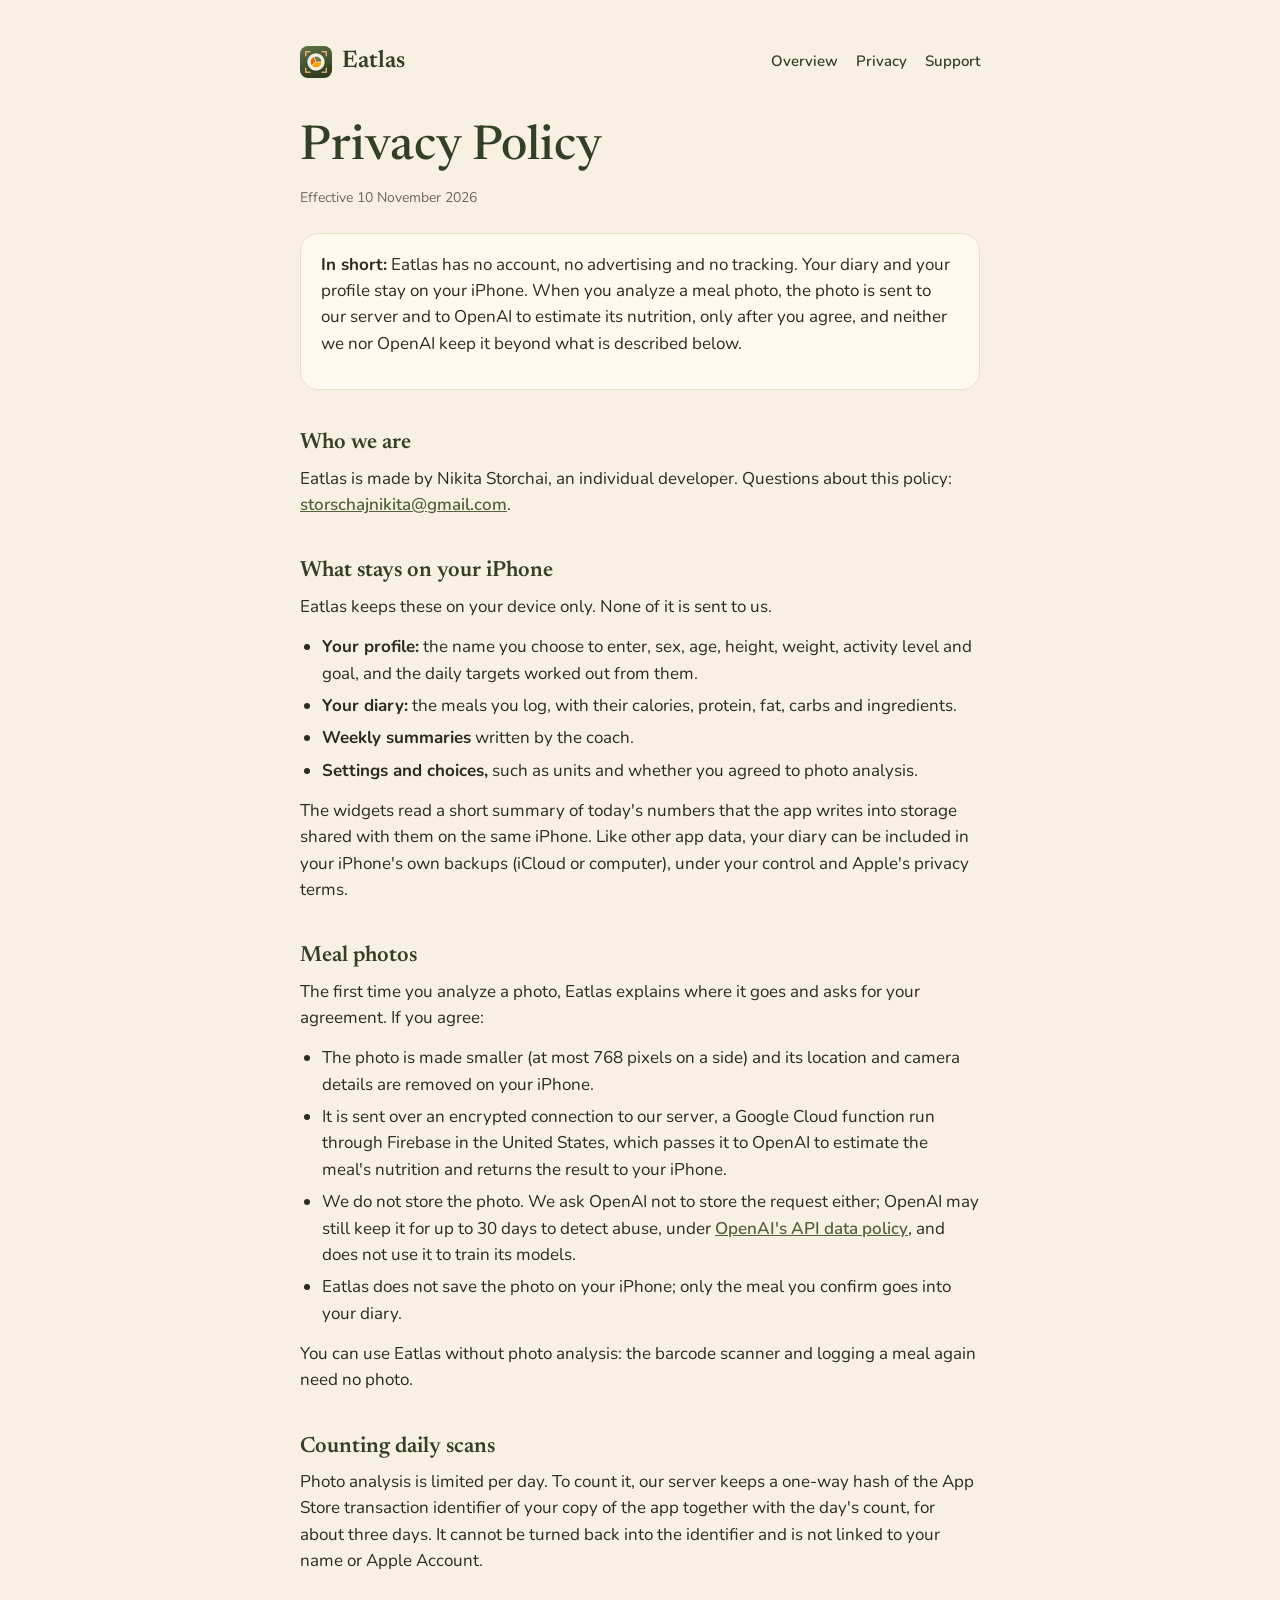
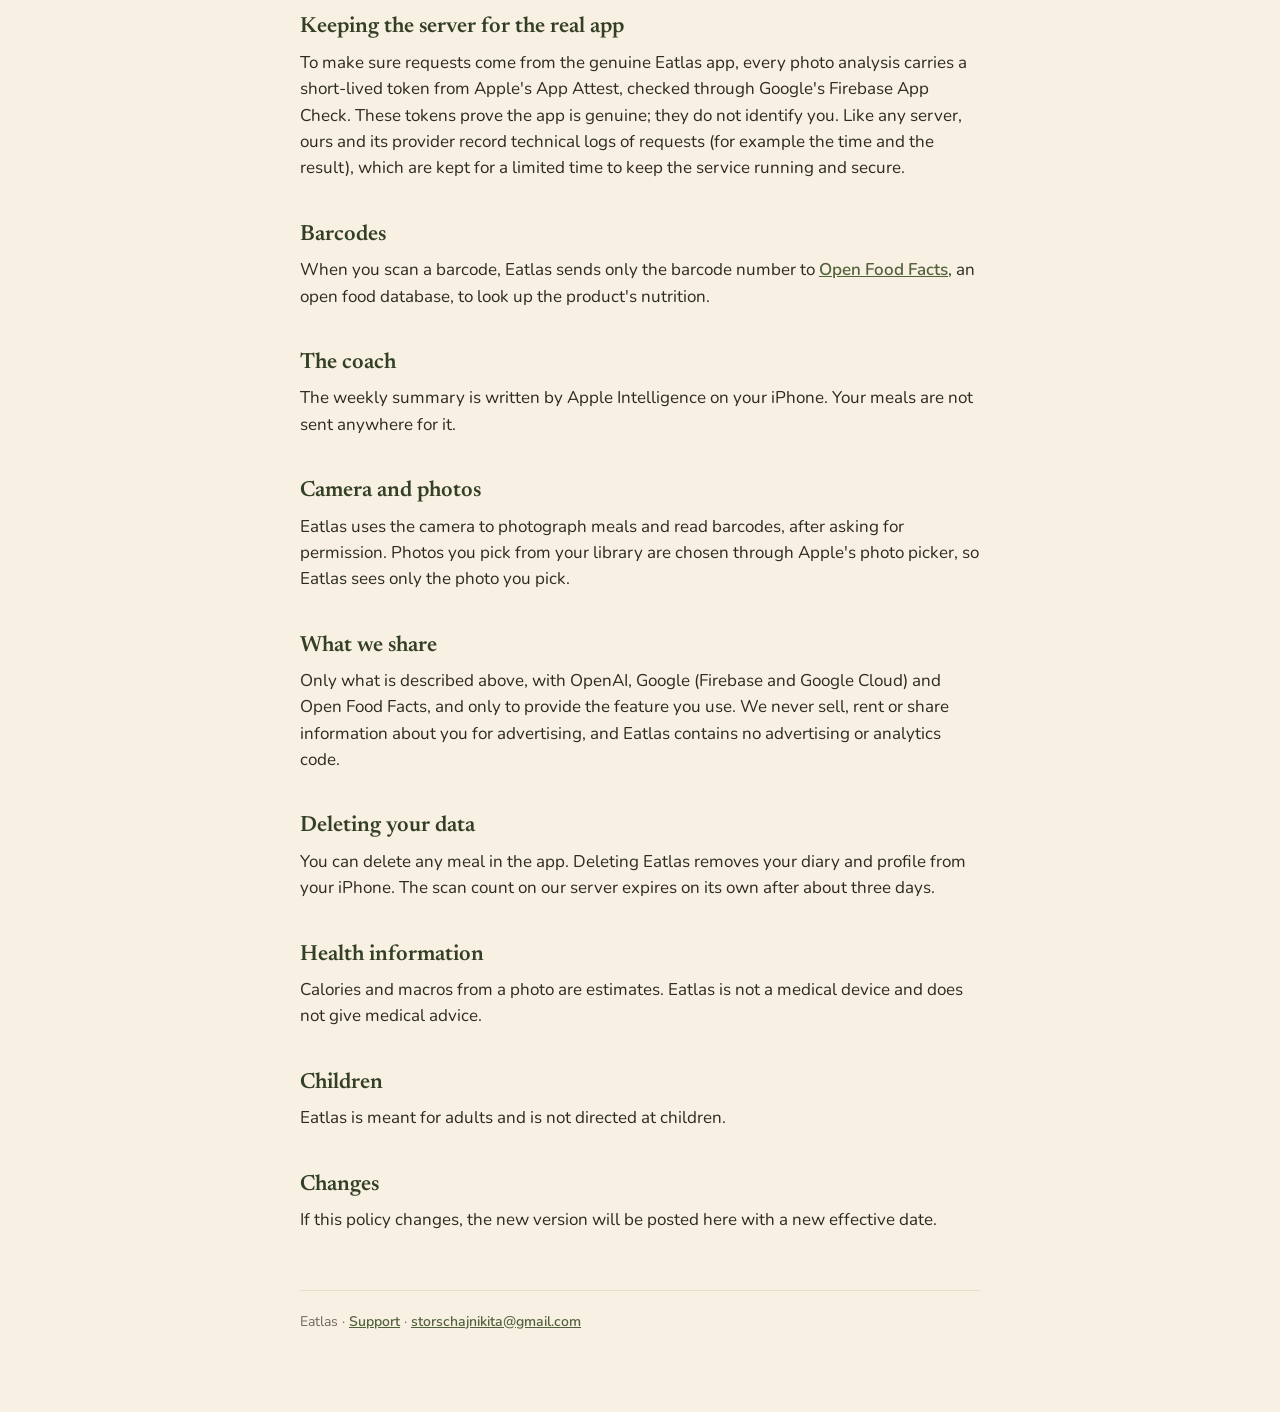
==== privacy.html @ 2243cfaa "Add the Eatlas landing page, privacy policy and support page Co-Authored-By: Claude Opus 5.5 <norepl" ====
<!doctype html>
<html lang="en">
<head>
<meta charset="utf-8">
<meta name="viewport" content="width=device-width, initial-scale=1, viewport-fit=cover">
<title>Privacy Policy · Eatlas</title>
<meta name="description" content="Eatlas has no account and keeps your diary on your iPhone. Meal photos are sent for analysis only after you agree and are never stored.">
<link rel="preconnect" href="https://fonts.googleapis.com">
<link rel="preconnect" href="https://fonts.gstatic.com" crossorigin>
<link href="https://fonts.googleapis.com/css2?family=Newsreader:opsz,wght@6..72,500;6..72,600&family=Nunito:wght@400;600;700&display=swap" rel="stylesheet">
<link rel="icon" type="image/png" href="img/icon.png">
<link rel="apple-touch-icon" href="img/apple-touch-icon.png">
<link rel="stylesheet" href="style.css">
</head>
<body>
<main>
  <header class="site">
    <a class="wordmark" href="./"><img src="img/icon.png" alt="">Eatlas</a>
    <nav><a href="./">Overview</a><a href="privacy.html">Privacy</a><a href="support.html">Support</a></nav>
  </header>

  <h1>Privacy Policy</h1>
  <p class="meta">Effective 10 November 2026</p>

  <div class="card">
    <p><strong>In short:</strong> Eatlas has no account, no advertising and no
    tracking. Your diary and your profile stay on your iPhone. When you analyze
    a meal photo, the photo is sent to our server and to OpenAI to estimate its
    nutrition, only after you agree, and neither we nor OpenAI keep it beyond
    what is described below.</p>
  </div>

  <h2>Who we are</h2>
  <p>Eatlas is made by Nikita Storchai, an individual developer.
  Questions about this policy:
  <a href="mailto:storschajnikita@gmail.com">storschajnikita@gmail.com</a>.</p>

  <h2>What stays on your iPhone</h2>
  <p>Eatlas keeps these on your device only. None of it is sent to us.</p>
  <ul>
    <li><strong>Your profile:</strong> the name you choose to enter, sex, age,
    height, weight, activity level and goal, and the daily targets worked out
    from them.</li>
    <li><strong>Your diary:</strong> the meals you log, with their calories,
    protein, fat, carbs and ingredients.</li>
    <li><strong>Weekly summaries</strong> written by the coach.</li>
    <li><strong>Settings and choices,</strong> such as units and whether you
    agreed to photo analysis.</li>
  </ul>
  <p>The widgets read a short summary of today's numbers that the app writes
  into storage shared with them on the same iPhone. Like other app data, your
  diary can be included in your iPhone's own backups (iCloud or computer),
  under your control and Apple's privacy terms.</p>

  <h2>Meal photos</h2>
  <p>The first time you analyze a photo, Eatlas explains where it goes and asks
  for your agreement. If you agree:</p>
  <ul>
    <li>The photo is made smaller (at most 768 pixels on a side) and its
    location and camera details are removed on your iPhone.</li>
    <li>It is sent over an encrypted connection to our server, a Google Cloud
    function run through Firebase in the United States, which passes it to
    OpenAI to estimate the meal's nutrition and returns the result to your
    iPhone.</li>
    <li>We do not store the photo. We ask OpenAI not to store the request
    either; OpenAI may still keep it for up to 30 days to detect abuse, under
    <a href="https://openai.com/policies/api-data-usage-policies">OpenAI's API
    data policy</a>, and does not use it to train its models.</li>
    <li>Eatlas does not save the photo on your iPhone; only the meal you
    confirm goes into your diary.</li>
  </ul>
  <p>You can use Eatlas without photo analysis: the barcode scanner and
  logging a meal again need no photo.</p>

  <h2>Counting daily scans</h2>
  <p>Photo analysis is limited per day. To count it, our server keeps a
  one-way hash of the App Store transaction identifier of your copy of the app
  together with the day's count, for about three days. It cannot be turned back
  into the identifier and is not linked to your name or Apple Account.</p>

  <h2>Keeping the server for the real app</h2>
  <p>To make sure requests come from the genuine Eatlas app, every photo
  analysis carries a short-lived token from Apple's App Attest, checked through
  Google's Firebase App Check. These tokens prove the app is genuine; they do
  not identify you. Like any server, ours and its provider record technical
  logs of requests (for example the time and the result), which are kept for a
  limited time to keep the service running and secure.</p>

  <h2>Barcodes</h2>
  <p>When you scan a barcode, Eatlas sends only the barcode number to
  <a href="https://world.openfoodfacts.org/privacy">Open Food Facts</a>, an open
  food database, to look up the product's nutrition.</p>

  <h2>The coach</h2>
  <p>The weekly summary is written by Apple Intelligence on your iPhone. Your
  meals are not sent anywhere for it.</p>

  <h2>Camera and photos</h2>
  <p>Eatlas uses the camera to photograph meals and read barcodes, after asking
  for permission. Photos you pick from your library are chosen through Apple's
  photo picker, so Eatlas sees only the photo you pick.</p>

  <h2>What we share</h2>
  <p>Only what is described above, with OpenAI, Google (Firebase and Google
  Cloud) and Open Food Facts, and only to provide the feature you use. We never
  sell, rent or share information about you for advertising, and Eatlas
  contains no advertising or analytics code.</p>

  <h2>Deleting your data</h2>
  <p>You can delete any meal in the app. Deleting Eatlas removes your diary and
  profile from your iPhone. The scan count on our server expires on its own
  after about three days.</p>

  <h2>Health information</h2>
  <p>Calories and macros from a photo are estimates. Eatlas is not a medical
  device and does not give medical advice.</p>

  <h2>Children</h2>
  <p>Eatlas is meant for adults and is not directed at children.</p>

  <h2>Changes</h2>
  <p>If this policy changes, the new version will be posted here with a new
  effective date.</p>

  <footer>Eatlas · <a href="support.html">Support</a> ·
  <a href="mailto:storschajnikita@gmail.com">storschajnikita@gmail.com</a></footer>
</main>
</body>
</html>
---- style.css ----
:root {
  --bg: #F8F0E2;
  --surface: #FFF9EF;
  --text: #2C2A21;
  --muted: #6E675B;
  --line: #E9DECC;
  --olive: #52623B;
  --olive-dark: #344026;
  --olive-soft: #E5E9D9;
  --fat: #F06A00;
  --carbs: #F5A400;
  --protein: #6A7A4A;
  --serif: ui-serif, "Newsreader", "New York", Georgia, serif;
  --rounded: ui-rounded, "Nunito", "SF Pro Rounded", system-ui, -apple-system, sans-serif;
}

* { box-sizing: border-box; }

html { -webkit-text-size-adjust: 100%; }

body {
  margin: 0;
  background: var(--bg);
  color: var(--text);
  font-family: var(--rounded);
  font-size: 17px;
  line-height: 1.55;
}

main {
  max-width: 720px;
  margin: 0 auto;
  padding: 40px max(20px, env(safe-area-inset-right, 0px)) 80px max(20px, env(safe-area-inset-left, 0px));
}

header.site {
  display: flex;
  align-items: center;
  justify-content: space-between;
  gap: 16px;
  margin-bottom: 40px;
}

.wordmark {
  display: inline-flex;
  align-items: center;
  gap: 10px;
  font-family: var(--serif);
  font-weight: 600;
  font-size: 24px;
  color: var(--olive-dark);
  text-decoration: none;
}

.wordmark img { width: 32px; height: 32px; border-radius: 8px; }

header.site nav { display: flex; gap: 18px; font-size: 15px; font-weight: 600; }
header.site nav a { color: var(--olive-dark); text-decoration: none; padding: 10px 0; }
header.site nav a:hover { text-decoration: underline; }

h1 {
  font-family: var(--serif);
  font-weight: 500;
  font-size: clamp(32px, 7vw, 48px);
  line-height: 1.08;
  color: var(--olive-dark);
  margin: 0 0 12px;
  text-wrap: balance;
}

h2 {
  font-family: var(--serif);
  font-weight: 600;
  font-size: 22px;
  line-height: 1.25;
  color: var(--olive-dark);
  margin: 40px 0 8px;
}

h3 { font-size: 17px; font-weight: 700; margin: 28px 0 4px; }

p, ul { margin: 0 0 14px; }
ul { padding-left: 22px; }
li { margin-bottom: 6px; }

a { color: var(--olive); font-weight: 600; overflow-wrap: anywhere; }

.meta { font-size: 14px; color: var(--muted); }

.lead { font-size: 19px; color: var(--muted); max-width: 34em; }

.card {
  background: var(--surface);
  border: 1px solid var(--line);
  border-radius: 18px;
  padding: 18px 20px;
  margin: 24px 0;
}

footer {
  margin-top: 56px;
  padding-top: 20px;
  border-top: 1px solid var(--line);
  color: var(--muted);
  font-size: 14px;
}

/* Landing */

.hero { display: grid; grid-template-columns: 112px minmax(0, 1fr); gap: 24px; align-items: center; margin-bottom: 8px; }
.hero img { width: 112px; height: 112px; border-radius: 25px; box-shadow: 0 10px 28px rgba(52, 64, 38, .22); }
.soon {
  display: inline-block;
  margin-top: 18px;
  padding: 10px 18px;
  border-radius: 999px;
  background: var(--olive-dark);
  color: #FFF9EF;
  font-weight: 700;
  font-size: 15px;
}

.plate {
  margin: 36px 0 8px;
  background: var(--surface);
  border: 1px solid var(--line);
  border-radius: 22px;
  padding: 20px;
  display: grid;
  grid-template-columns: minmax(0, 1fr) auto;
  gap: 8px 16px;
  align-items: baseline;
}
.plate .dish { font-family: var(--serif); font-size: 20px; font-weight: 600; }
.plate .kcal { font-family: var(--serif); font-size: 34px; font-variant-numeric: tabular-nums; color: var(--olive-dark); }
.plate .kcal small { font-family: var(--rounded); font-size: 15px; color: var(--muted); }
.macros { grid-column: 1 / -1; display: grid; grid-template-columns: repeat(3, minmax(0, 1fr)); gap: 10px; margin-top: 6px; }
.macro { display: flex; flex-direction: column; gap: 4px; font-size: 14px; color: var(--muted); }
.macro b { color: var(--text); font-variant-numeric: tabular-nums; }
.bar { height: 6px; border-radius: 3px; background: var(--line); overflow: hidden; }
.bar i { display: block; height: 100%; border-radius: 3px; }

.ways { display: grid; grid-template-columns: repeat(3, minmax(0, 1fr)); gap: 14px; margin: 16px 0; }
.way { background: var(--surface); border: 1px solid var(--line); border-radius: 18px; padding: 16px; }
.way h3 { margin: 0 0 4px; font-family: var(--serif); font-size: 19px; font-weight: 600; color: var(--olive-dark); }
.way p { margin: 0; font-size: 15px; color: var(--muted); }

@media (max-width: 560px) {
  .hero { grid-template-columns: 1fr; gap: 16px; }
  .hero img { width: 88px; height: 88px; border-radius: 20px; }
  .ways { grid-template-columns: 1fr; }
  header.site { flex-wrap: wrap; }
}
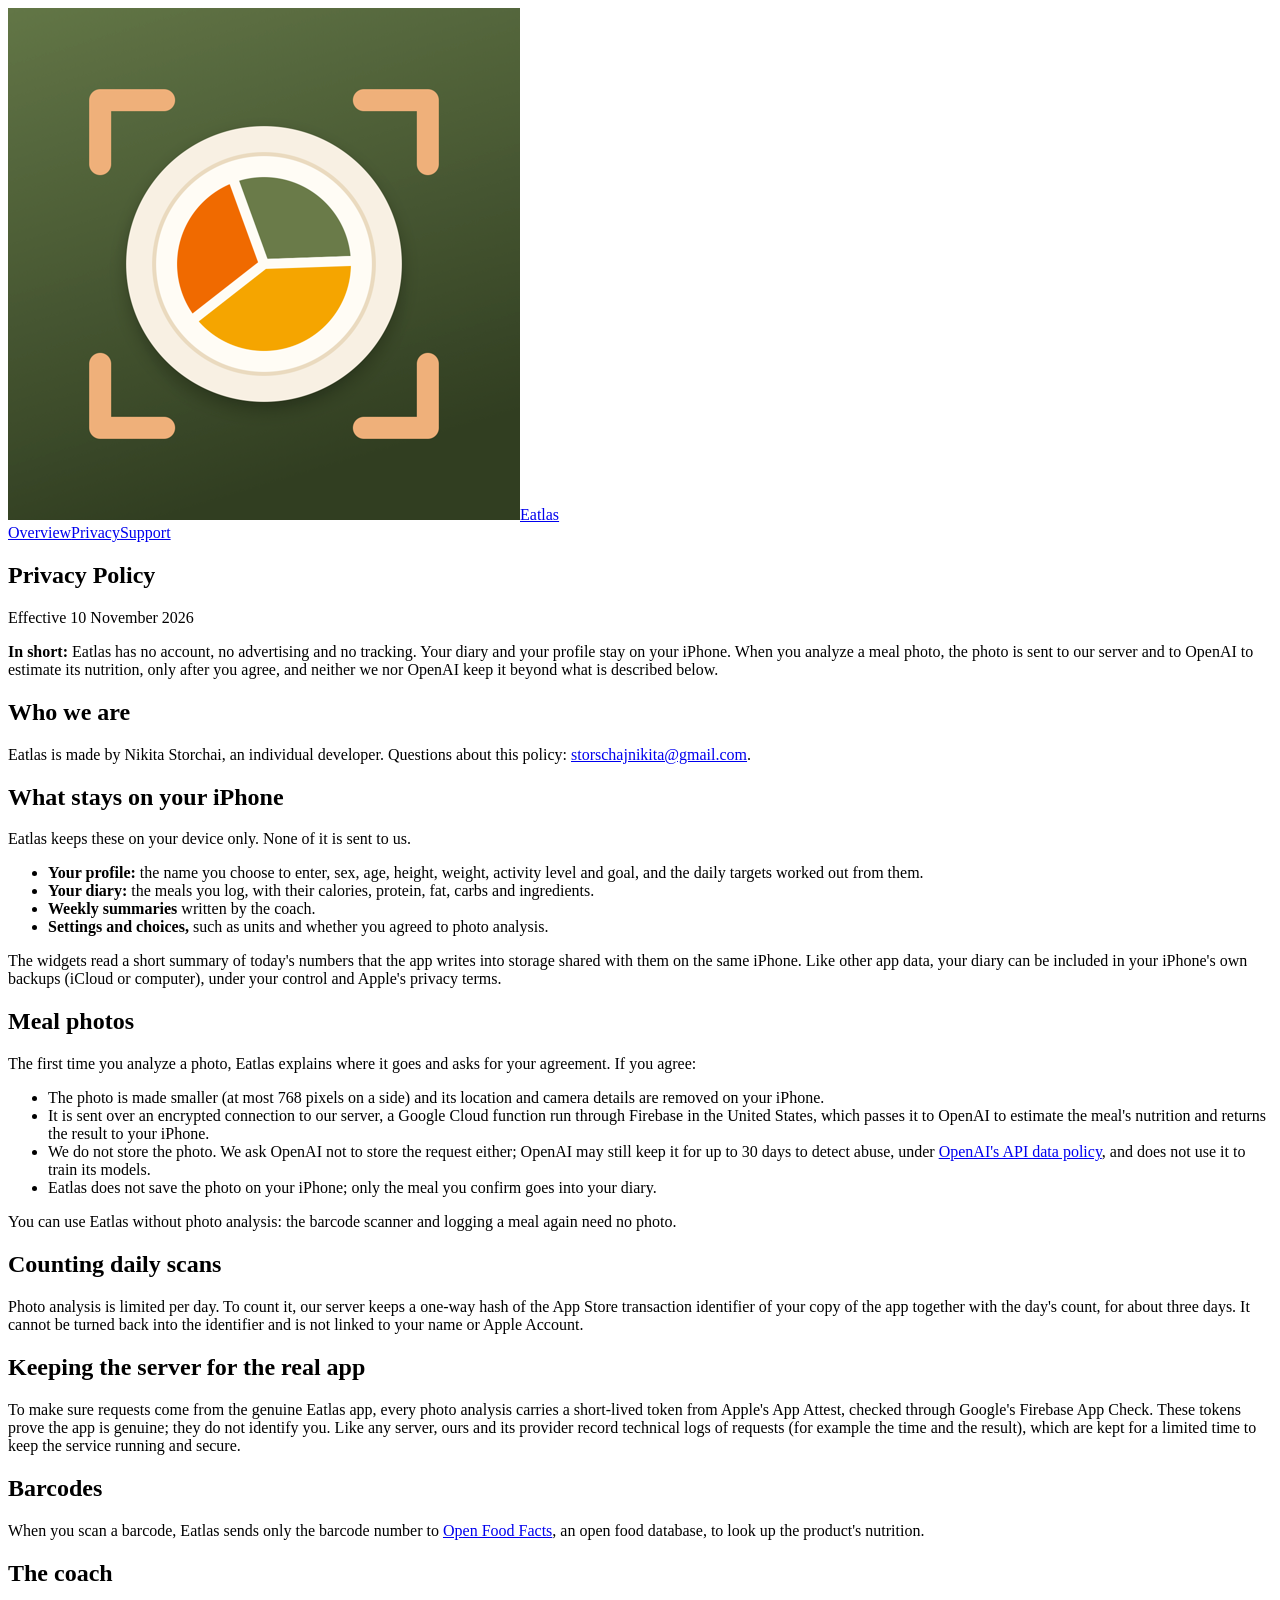
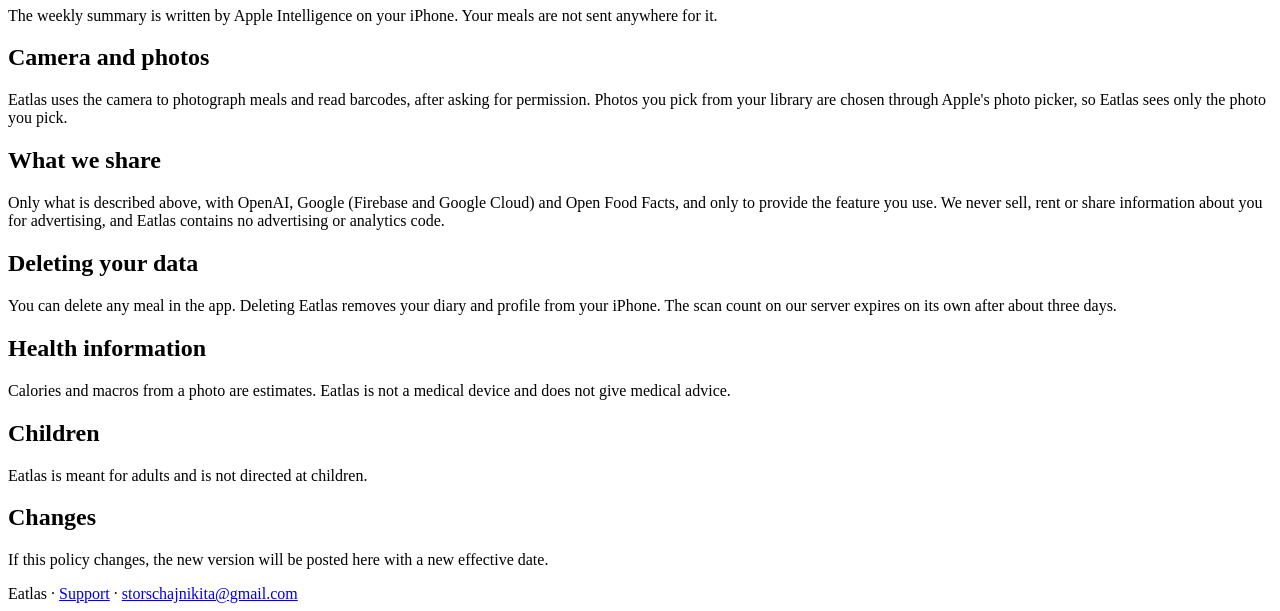
==== commit 283e1910: "Correct four answers on the support page and the policy summary Checked against the app's code: - Wi" ====
--- a/privacy.html
+++ b/privacy.html
@@ -4,20 +4,19 @@
 <meta charset="utf-8">
 <meta name="viewport" content="width=device-width, initial-scale=1, viewport-fit=cover">
 <title>Privacy Policy · Eatlas</title>
-<meta name="description" content="Eatlas has no account and keeps your diary on your iPhone. Meal photos are sent for analysis only after you agree and are never stored.">
+<meta name="description" content="Eatlas has no account and keeps your diary on your iPhone. Meal photos are sent for analysis only after you agree, and Eatlas doesn't keep them.">
 <link rel="preconnect" href="https://fonts.googleapis.com">
 <link rel="preconnect" href="https://fonts.gstatic.com" crossorigin>
-<link href="https://fonts.googleapis.com/css2?family=Newsreader:opsz,wght@6..72,500;6..72,600&family=Nunito:wght@400;600;700&display=swap" rel="stylesheet">
+<link rel="stylesheet" href="https://fonts.googleapis.com/css2?family=Newsreader:ital,opsz,wght@0,6..72,400;0,6..72,600;1,6..72,400&family=Nunito:wght@400;500;600;700&display=swap">
+<meta name="theme-color" content="#F8F0E2">
 <link rel="icon" type="image/png" href="img/icon.png">
 <link rel="apple-touch-icon" href="img/apple-touch-icon.png">
-<link rel="stylesheet" href="style.css">
+<link rel="stylesheet" href="assets/eatlas.css?v=59e4a2d7">
 </head>
 <body>
-<main>
-  <header class="site">
-    <a class="wordmark" href="./"><img src="img/icon.png" alt="">Eatlas</a>
-    <nav><a href="./">Overview</a><a href="privacy.html">Privacy</a><a href="support.html">Support</a></nav>
-  </header>
+<main class="doc">
+  <div class="wrap"><header class="site"><a class="word" href="./"><img src="img/icon.png" alt="">Eatlas</a><nav aria-label="Site"><a href="./">Overview</a><a href="privacy.html" aria-current="page">Privacy</a><a href="support.html">Support</a></nav></header></div>
+  <article class="wrap">
 
   <h1>Privacy Policy</h1>
   <p class="meta">Effective 10 November 2026</p>
@@ -124,6 +123,7 @@
 
   <footer>Eatlas · <a href="support.html">Support</a> ·
   <a href="mailto:storschajnikita@gmail.com">storschajnikita@gmail.com</a></footer>
+  </article>
 </main>
 </body>
 </html>
